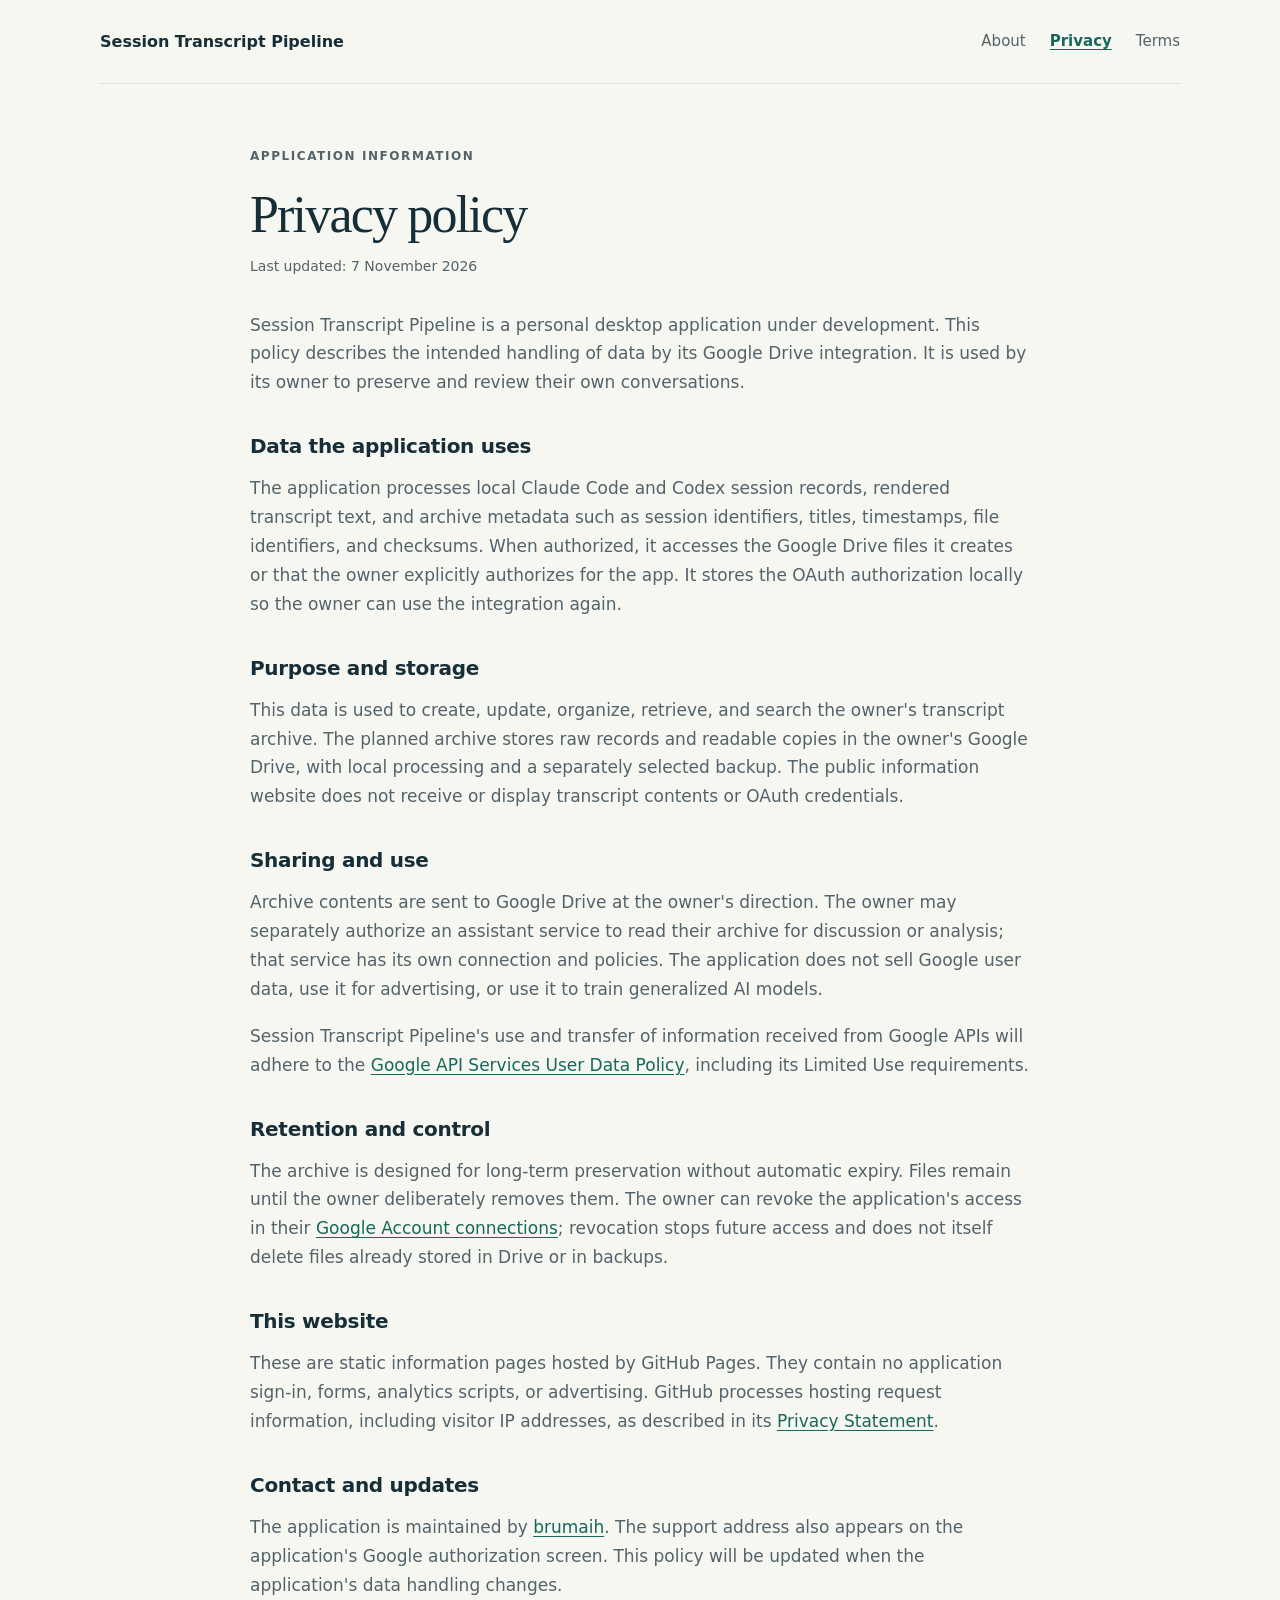
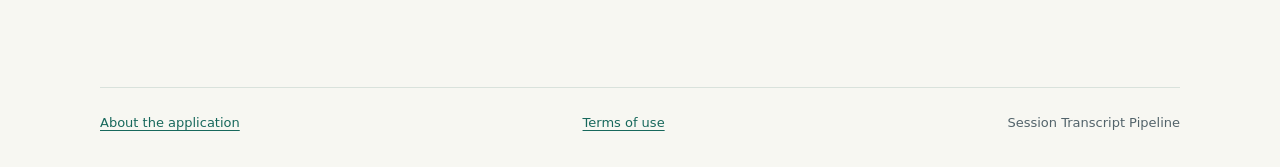
==== privacy.html @ e409646f "Publish transcript pipeline application information" ====
<!doctype html>
<html lang="en">
<head>
  <meta charset="utf-8">
  <meta name="viewport" content="width=device-width, initial-scale=1">
  <meta name="description" content="How Session Transcript Pipeline uses Google Drive and session transcript data.">
  <title>Privacy policy · Session Transcript Pipeline</title>
  <link rel="stylesheet" href="style.css">
</head>
<body>
  <a class="skip" href="#main">Skip to content</a>
  <header class="site-header"><a class="wordmark" href="./">Session Transcript Pipeline</a><nav aria-label="Main navigation"><a href="./">About</a><a href="privacy.html" aria-current="page">Privacy</a><a href="terms.html">Terms</a></nav></header>
  <main id="main" class="document">
    <p class="eyebrow">Application information</p><h1>Privacy policy</h1><p class="updated">Last updated: 7 November 2026</p>
    <p>Session Transcript Pipeline is a personal desktop application under development. This policy describes the intended handling of data by its Google Drive integration. It is used by its owner to preserve and review their own conversations.</p>
    <h2>Data the application uses</h2><p>The application processes local Claude Code and Codex session records, rendered transcript text, and archive metadata such as session identifiers, titles, timestamps, file identifiers, and checksums. When authorized, it accesses the Google Drive files it creates or that the owner explicitly authorizes for the app. It stores the OAuth authorization locally so the owner can use the integration again.</p>
    <h2>Purpose and storage</h2><p>This data is used to create, update, organize, retrieve, and search the owner's transcript archive. The planned archive stores raw records and readable copies in the owner's Google Drive, with local processing and a separately selected backup. The public information website does not receive or display transcript contents or OAuth credentials.</p>
    <h2>Sharing and use</h2><p>Archive contents are sent to Google Drive at the owner's direction. The owner may separately authorize an assistant service to read their archive for discussion or analysis; that service has its own connection and policies. The application does not sell Google user data, use it for advertising, or use it to train generalized AI models.</p><p>Session Transcript Pipeline's use and transfer of information received from Google APIs will adhere to the <a href="https://developers.google.com/terms/api-services-user-data-policy">Google API Services User Data Policy</a>, including its Limited Use requirements.</p>
    <h2>Retention and control</h2><p>The archive is designed for long-term preservation without automatic expiry. Files remain until the owner deliberately removes them. The owner can revoke the application's access in their <a href="https://myaccount.google.com/connections">Google Account connections</a>; revocation stops future access and does not itself delete files already stored in Drive or in backups.</p>
    <h2>This website</h2><p>These are static information pages hosted by GitHub Pages. They contain no application sign-in, forms, analytics scripts, or advertising. GitHub processes hosting request information, including visitor IP addresses, as described in its <a href="https://docs.github.com/en/site-policy/privacy-policies/github-general-privacy-statement">Privacy Statement</a>.</p>
    <h2>Contact and updates</h2><p>The application is maintained by <a href="https://github.com/brumaih">brumaih</a>. The support address also appears on the application's Google authorization screen. This policy will be updated when the application's data handling changes.</p>
  </main>
  <footer><a href="./">About the application</a><a href="terms.html">Terms of use</a><span>Session Transcript Pipeline</span></footer>
</body>
</html>
---- style.css ----
:root{color-scheme:light;--ink:#162e38;--muted:#52636a;--paper:#f7f7f2;--line:#d9e2dc;--accent:#17685c}
*{box-sizing:border-box}
body{margin:0;background:var(--paper);color:var(--ink);font:17px/1.7 "Segoe UI",system-ui,sans-serif}
a{color:var(--accent);text-underline-offset:.2em}
a:hover{text-decoration-thickness:2px}
a:focus-visible{outline:3px solid var(--accent);outline-offset:5px;border-radius:2px}
.skip{position:absolute;top:-60px;left:20px;background:white;padding:8px 16px;z-index:2}
.skip:focus{top:12px}
.site-header,main,footer{width:min(1080px,calc(100% - 64px));margin-inline:auto}
.site-header{display:flex;align-items:center;justify-content:space-between;gap:24px;padding:28px 0;border-bottom:1px solid var(--line)}
.wordmark{font-size:16px;font-weight:650;color:var(--ink);text-decoration:none}
nav{display:flex;gap:24px}
nav a{font-size:15px;color:var(--muted);text-decoration:none}
nav a[aria-current=page]{color:var(--accent);text-decoration:underline;font-weight:600}
.intro{max-width:850px;padding:76px 0 44px}
.eyebrow{font-size:12px;font-weight:700;letter-spacing:.13em;text-transform:uppercase;color:var(--accent);margin:0 0 20px}
h1{font:normal clamp(38px,5.5vw,66px)/1.08 Georgia,"Times New Roman",serif;letter-spacing:-.035em;margin:0 0 28px}
.lead{font-size:21px;line-height:1.65;color:var(--muted);max-width:780px}
h2{font-size:20px;line-height:1.35;letter-spacing:-.015em;margin:0 0 14px}
p{margin:0 0 18px}
.columns{display:grid;grid-template-columns:1fr 1fr;gap:56px;padding:34px 0 42px;border-top:1px solid var(--line)}
.columns p,.note p{color:var(--muted)}
.note{background:#edf2ec;border-left:3px solid var(--accent);padding:26px 30px;margin-bottom:64px}
.note p{margin:0}
.document{max-width:780px;padding:62px 0 70px}
.document h1{font-size:52px;margin-bottom:12px}
.document h2{margin-top:36px}
.document p{color:var(--muted)}
.updated{font-size:14px;margin-bottom:32px}
footer{display:flex;flex-wrap:wrap;justify-content:space-between;gap:16px;padding:24px 0 32px;border-top:1px solid var(--line);font-size:13px;color:var(--muted)}
@media(max-width:680px){.site-header,main,footer{width:calc(100% - 40px)}.site-header{align-items:flex-start;flex-direction:column;gap:14px;padding:22px 0}nav{gap:22px}.intro{padding:45px 0 26px}.lead{font-size:19px}.columns{grid-template-columns:1fr;gap:24px;padding-bottom:26px}.note{padding:22px;margin-bottom:40px}.document{padding:40px 0}.document h1{font-size:42px}footer{justify-content:flex-start;column-gap:24px}}
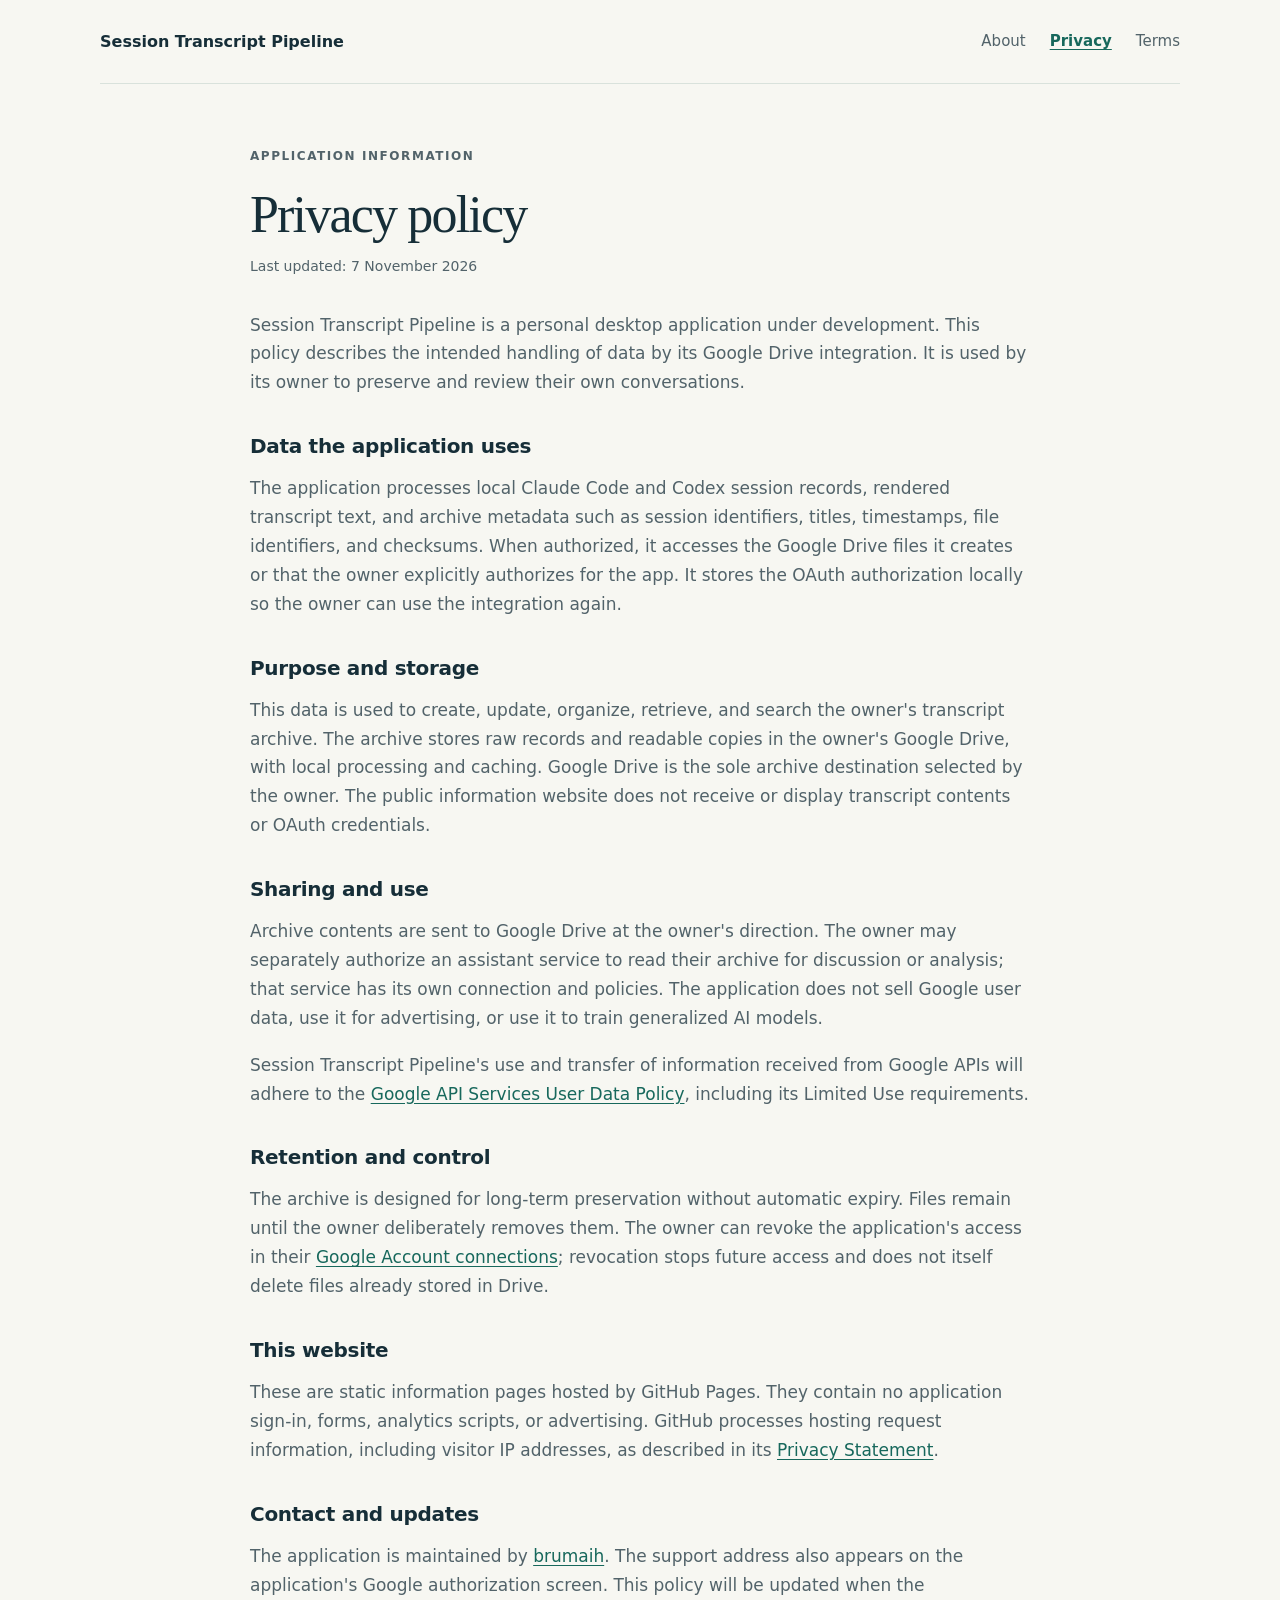
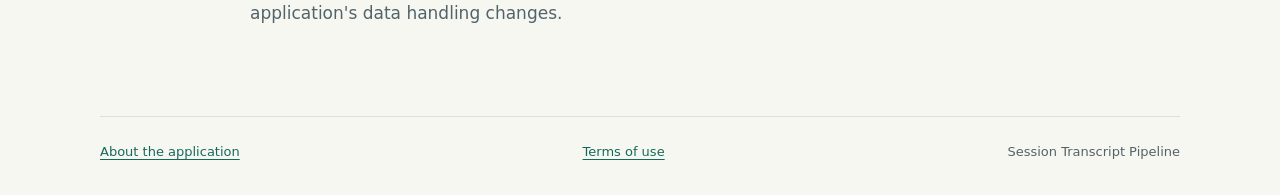
==== commit 51fbe24a: "Reflect Google Drive as the sole archive destination" ====
--- a/privacy.html
+++ b/privacy.html
@@ -14,9 +14,9 @@
     <p class="eyebrow">Application information</p><h1>Privacy policy</h1><p class="updated">Last updated: 7 November 2026</p>
     <p>Session Transcript Pipeline is a personal desktop application under development. This policy describes the intended handling of data by its Google Drive integration. It is used by its owner to preserve and review their own conversations.</p>
     <h2>Data the application uses</h2><p>The application processes local Claude Code and Codex session records, rendered transcript text, and archive metadata such as session identifiers, titles, timestamps, file identifiers, and checksums. When authorized, it accesses the Google Drive files it creates or that the owner explicitly authorizes for the app. It stores the OAuth authorization locally so the owner can use the integration again.</p>
-    <h2>Purpose and storage</h2><p>This data is used to create, update, organize, retrieve, and search the owner's transcript archive. The planned archive stores raw records and readable copies in the owner's Google Drive, with local processing and a separately selected backup. The public information website does not receive or display transcript contents or OAuth credentials.</p>
+    <h2>Purpose and storage</h2><p>This data is used to create, update, organize, retrieve, and search the owner's transcript archive. The archive stores raw records and readable copies in the owner's Google Drive, with local processing and caching. Google Drive is the sole archive destination selected by the owner. The public information website does not receive or display transcript contents or OAuth credentials.</p>
     <h2>Sharing and use</h2><p>Archive contents are sent to Google Drive at the owner's direction. The owner may separately authorize an assistant service to read their archive for discussion or analysis; that service has its own connection and policies. The application does not sell Google user data, use it for advertising, or use it to train generalized AI models.</p><p>Session Transcript Pipeline's use and transfer of information received from Google APIs will adhere to the <a href="https://developers.google.com/terms/api-services-user-data-policy">Google API Services User Data Policy</a>, including its Limited Use requirements.</p>
-    <h2>Retention and control</h2><p>The archive is designed for long-term preservation without automatic expiry. Files remain until the owner deliberately removes them. The owner can revoke the application's access in their <a href="https://myaccount.google.com/connections">Google Account connections</a>; revocation stops future access and does not itself delete files already stored in Drive or in backups.</p>
+    <h2>Retention and control</h2><p>The archive is designed for long-term preservation without automatic expiry. Files remain until the owner deliberately removes them. The owner can revoke the application's access in their <a href="https://myaccount.google.com/connections">Google Account connections</a>; revocation stops future access and does not itself delete files already stored in Drive.</p>
     <h2>This website</h2><p>These are static information pages hosted by GitHub Pages. They contain no application sign-in, forms, analytics scripts, or advertising. GitHub processes hosting request information, including visitor IP addresses, as described in its <a href="https://docs.github.com/en/site-policy/privacy-policies/github-general-privacy-statement">Privacy Statement</a>.</p>
     <h2>Contact and updates</h2><p>The application is maintained by <a href="https://github.com/brumaih">brumaih</a>. The support address also appears on the application's Google authorization screen. This policy will be updated when the application's data handling changes.</p>
   </main>
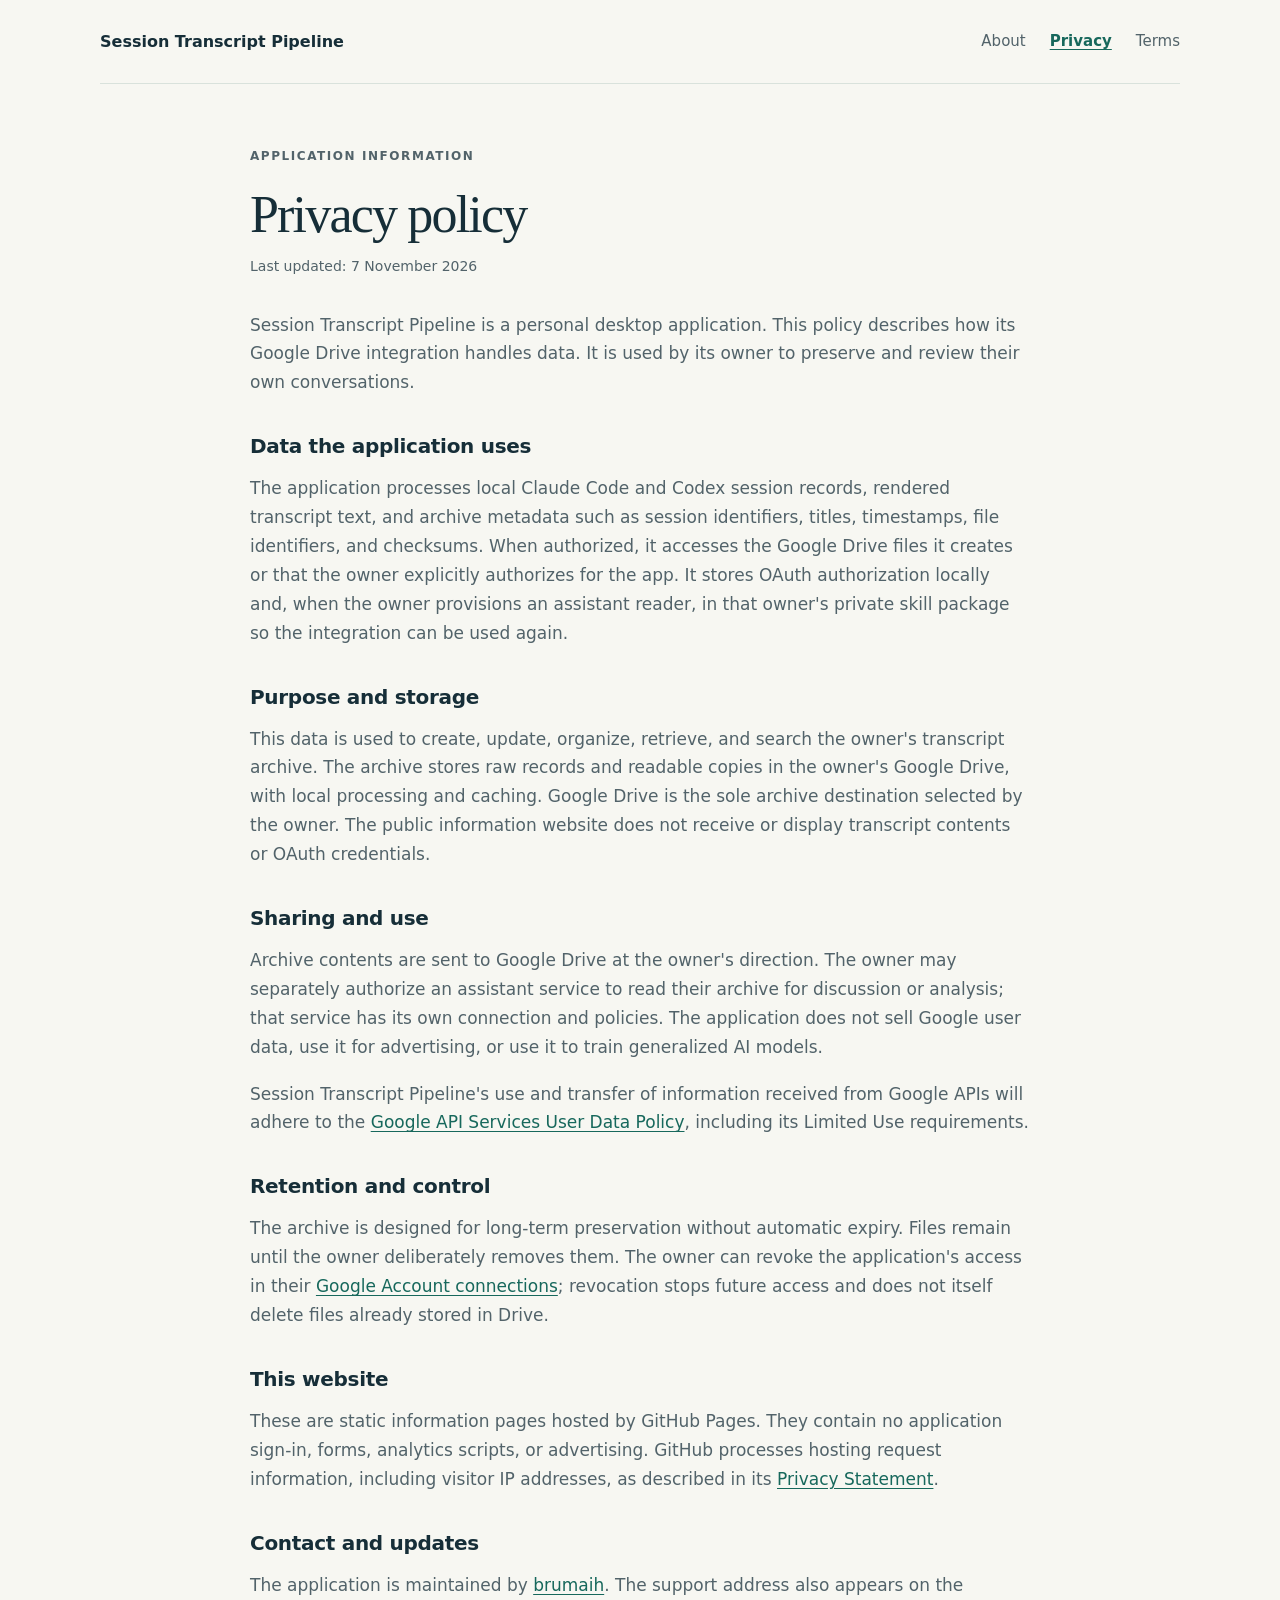
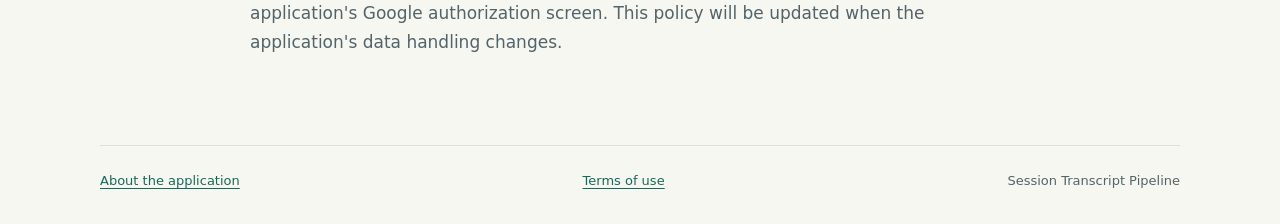
==== commit 182ec338: "Describe the deployed personal Drive archive and readers" ====
--- a/privacy.html
+++ b/privacy.html
@@ -12,8 +12,8 @@
   <header class="site-header"><a class="wordmark" href="./">Session Transcript Pipeline</a><nav aria-label="Main navigation"><a href="./">About</a><a href="privacy.html" aria-current="page">Privacy</a><a href="terms.html">Terms</a></nav></header>
   <main id="main" class="document">
     <p class="eyebrow">Application information</p><h1>Privacy policy</h1><p class="updated">Last updated: 7 November 2026</p>
-    <p>Session Transcript Pipeline is a personal desktop application under development. This policy describes the intended handling of data by its Google Drive integration. It is used by its owner to preserve and review their own conversations.</p>
-    <h2>Data the application uses</h2><p>The application processes local Claude Code and Codex session records, rendered transcript text, and archive metadata such as session identifiers, titles, timestamps, file identifiers, and checksums. When authorized, it accesses the Google Drive files it creates or that the owner explicitly authorizes for the app. It stores the OAuth authorization locally so the owner can use the integration again.</p>
+    <p>Session Transcript Pipeline is a personal desktop application. This policy describes how its Google Drive integration handles data. It is used by its owner to preserve and review their own conversations.</p>
+    <h2>Data the application uses</h2><p>The application processes local Claude Code and Codex session records, rendered transcript text, and archive metadata such as session identifiers, titles, timestamps, file identifiers, and checksums. When authorized, it accesses the Google Drive files it creates or that the owner explicitly authorizes for the app. It stores OAuth authorization locally and, when the owner provisions an assistant reader, in that owner's private skill package so the integration can be used again.</p>
     <h2>Purpose and storage</h2><p>This data is used to create, update, organize, retrieve, and search the owner's transcript archive. The archive stores raw records and readable copies in the owner's Google Drive, with local processing and caching. Google Drive is the sole archive destination selected by the owner. The public information website does not receive or display transcript contents or OAuth credentials.</p>
     <h2>Sharing and use</h2><p>Archive contents are sent to Google Drive at the owner's direction. The owner may separately authorize an assistant service to read their archive for discussion or analysis; that service has its own connection and policies. The application does not sell Google user data, use it for advertising, or use it to train generalized AI models.</p><p>Session Transcript Pipeline's use and transfer of information received from Google APIs will adhere to the <a href="https://developers.google.com/terms/api-services-user-data-policy">Google API Services User Data Policy</a>, including its Limited Use requirements.</p>
     <h2>Retention and control</h2><p>The archive is designed for long-term preservation without automatic expiry. Files remain until the owner deliberately removes them. The owner can revoke the application's access in their <a href="https://myaccount.google.com/connections">Google Account connections</a>; revocation stops future access and does not itself delete files already stored in Drive.</p>
